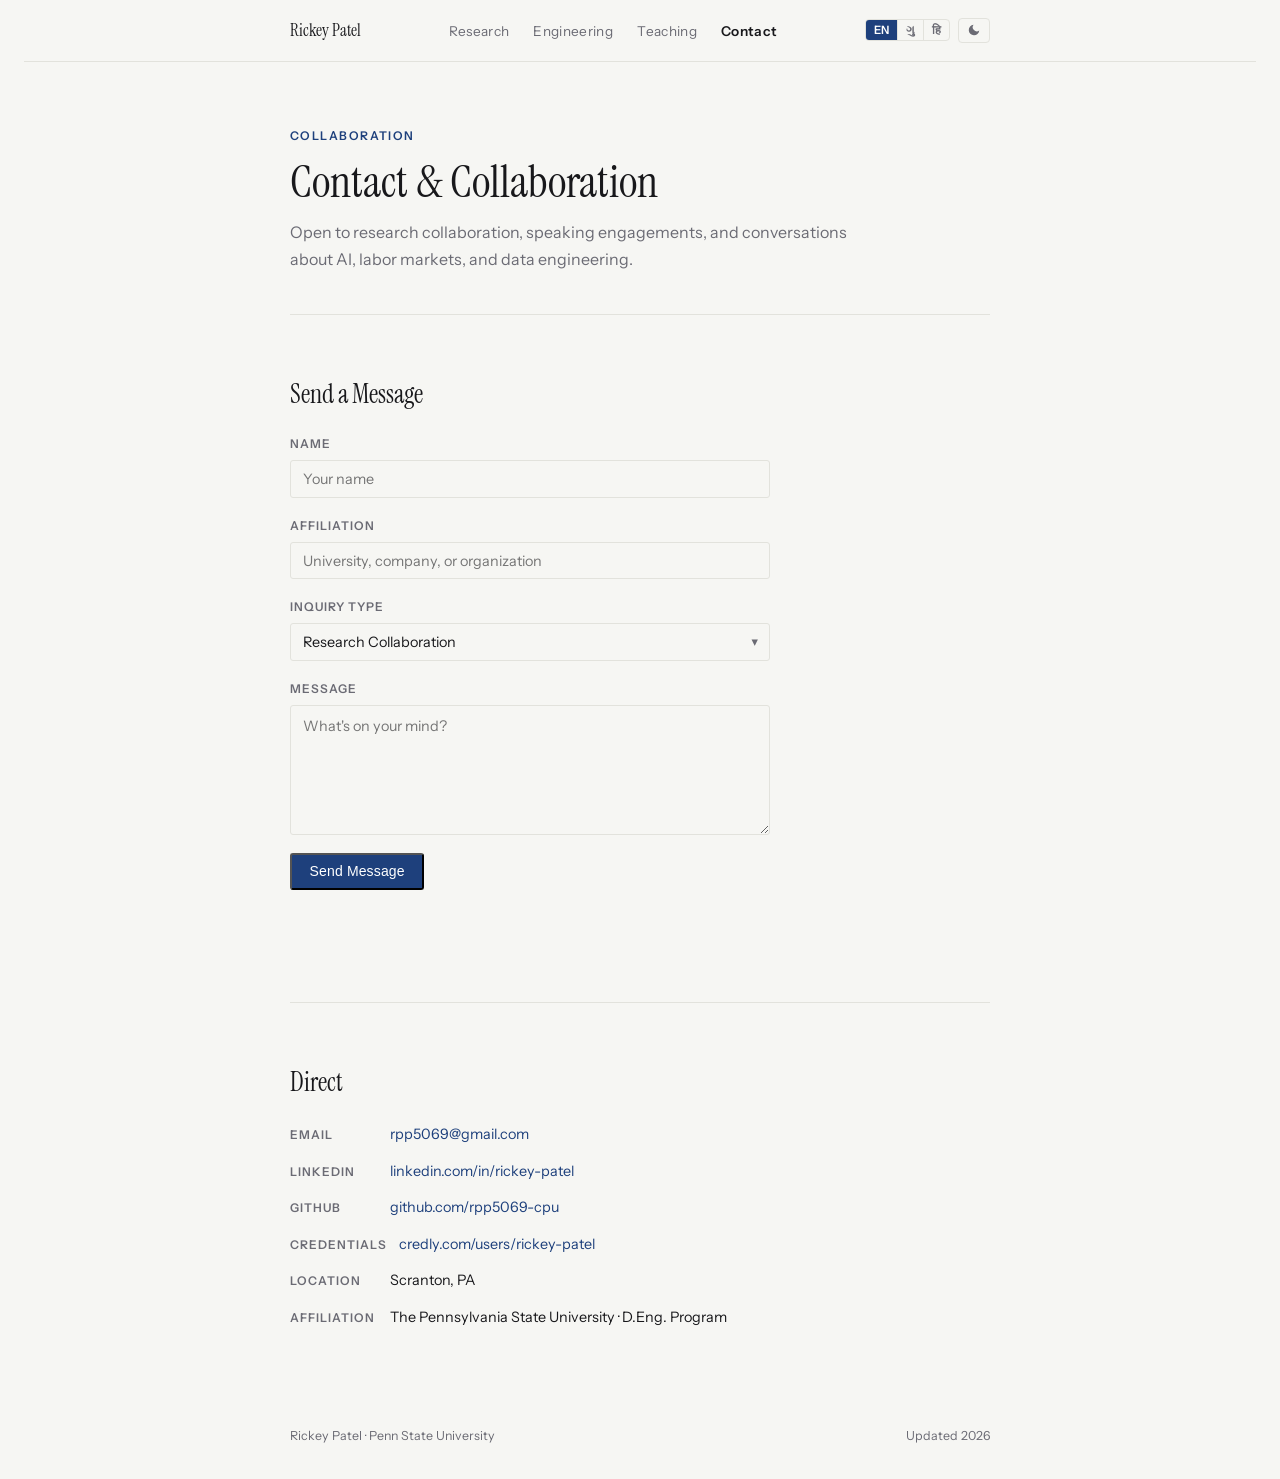
==== contact.html @ 9d03c145 "Restructure to 5-page site per blueprint; extract shared CSS/JS Converts single-page index.html to a" ====
<!doctype html>
<html lang="en">
<head>
<meta charset="utf-8">
<meta name="viewport" content="width=device-width,initial-scale=1,viewport-fit=cover">
<title>Contact — Rickey Patel</title>
<link rel="preconnect" href="https://fonts.googleapis.com">
<link href="https://fonts.googleapis.com/css2?family=Instrument+Serif:ital@0;1&family=Instrument+Sans:ital,wdth,wght@0,75..100,400..700;1,75..100,400..700&display=swap" rel="stylesheet">
<link rel="stylesheet" href="site.css">
</head>
<body>

<nav>
<div class="nav-inner">
  <a class="nav-name" href="index.html">Rickey Patel</a>
  <ul class="nav-links">
    <li><a href="research.html"  data-i18n="nav.research">Research</a></li>
    <li><a href="pipelines.html" data-i18n="nav.engineering">Engineering</a></li>
    <li><a href="teaching.html"  data-i18n="nav.teaching">Teaching</a></li>
    <li><a href="contact.html"   class="current" data-i18n="nav.contact">Contact</a></li>
  </ul>
  <div class="nav-controls">
    <div class="lang-switcher" role="group" aria-label="Language">
      <button class="lang-btn active" id="lang-en" onclick="setLang('en')" aria-pressed="true">EN</button>
      <button class="lang-btn" id="lang-gu" onclick="setLang('gu')" aria-pressed="false">ગુ</button>
      <button class="lang-btn" id="lang-hi" onclick="setLang('hi')" aria-pressed="false">हि</button>
    </div>
    <button class="theme-btn" id="theme-btn" onclick="toggleTheme()" aria-label="Toggle theme">
      <svg id="icon-moon" width="14" height="14" viewBox="0 0 24 24" fill="currentColor" aria-hidden="true"><path d="M21 12.79A9 9 0 1 1 11.21 3 7 7 0 0 0 21 12.79z"/></svg>
      <svg id="icon-sun"  width="14" height="14" viewBox="0 0 24 24" fill="none" stroke="currentColor" stroke-width="2" stroke-linecap="round" stroke-linejoin="round" aria-hidden="true" hidden><circle cx="12" cy="12" r="5"/><line x1="12" y1="1" x2="12" y2="3"/><line x1="12" y1="21" x2="12" y2="23"/><line x1="4.22" y1="4.22" x2="5.64" y2="5.64"/><line x1="18.36" y1="18.36" x2="19.78" y2="19.78"/><line x1="1" y1="12" x2="3" y2="12"/><line x1="21" y1="12" x2="23" y2="12"/><line x1="4.22" y1="19.78" x2="5.64" y2="18.36"/><line x1="18.36" y1="5.64" x2="19.78" y2="4.22"/></svg>
    </button>
  </div>
</div>
</nav>

<main>

<!-- PAGE HERO -->
<section class="page-hero" style="border-bottom:1px solid var(--border);">
  <span class="eyebrow">Collaboration</span>
  <h1 data-i18n="contact.page.h1">Contact &amp; Collaboration</h1>
  <p data-i18n="contact.page.desc">Open to research collaboration, speaking engagements, and conversations about AI, labor markets, and data engineering.</p>
</section>

<!-- CONTACT FORM -->
<section id="form">
  <h2 data-i18n="contact.form.h2">Send a Message</h2>
  <form class="contact-form" id="contact-form" novalidate>
    <div class="form-field">
      <label for="cf-name">Name</label>
      <input type="text" id="cf-name" name="cf-name" placeholder="Your name" autocomplete="name" required>
    </div>
    <div class="form-field">
      <label for="cf-affiliation">Affiliation</label>
      <input type="text" id="cf-affiliation" name="cf-affiliation" placeholder="University, company, or organization" autocomplete="organization">
    </div>
    <div class="form-field">
      <label for="cf-inquiry">Inquiry Type</label>
      <div class="form-select-wrap">
        <select id="cf-inquiry" name="cf-inquiry">
          <option value="Research Collaboration">Research Collaboration</option>
          <option value="Job Opportunity">Job Opportunity</option>
          <option value="Guest Speaking">Guest Speaking</option>
          <option value="General Inquiry">General Inquiry</option>
        </select>
      </div>
    </div>
    <div class="form-field">
      <label for="cf-message">Message</label>
      <textarea id="cf-message" name="cf-message" placeholder="What's on your mind?" required></textarea>
    </div>
    <button type="submit" class="btn btn-primary" style="align-self:flex-start;">Send Message</button>
  </form>
</section>

<!-- DIRECT LINKS -->
<section id="direct">
  <h2 data-i18n="contact.direct.h2">Direct</h2>
  <div class="contact-rows">
    <div class="contact-row">
      <span class="contact-label" data-i18n="contact.email">Email</span>
      <span class="contact-value"><a href="mailto:rpp5069@gmail.com">rpp5069@gmail.com</a></span>
    </div>
    <div class="contact-row">
      <span class="contact-label">LinkedIn</span>
      <span class="contact-value"><a href="https://www.linkedin.com/in/rickey-patel" target="_blank" rel="noopener">linkedin.com/in/rickey-patel</a></span>
    </div>
    <div class="contact-row">
      <span class="contact-label">GitHub</span>
      <span class="contact-value"><a href="https://github.com/rpp5069-cpu" target="_blank" rel="noopener">github.com/rpp5069-cpu</a></span>
    </div>
    <div class="contact-row">
      <span class="contact-label" data-i18n="contact.credentials">Credentials</span>
      <span class="contact-value"><a href="https://www.credly.com/users/rickey-patel" target="_blank" rel="noopener">credly.com/users/rickey-patel</a></span>
    </div>
    <div class="contact-row">
      <span class="contact-label" data-i18n="contact.location">Location</span>
      <span class="contact-value">Scranton, PA</span>
    </div>
    <div class="contact-row">
      <span class="contact-label" data-i18n="contact.affiliation">Affiliation</span>
      <span class="contact-value" data-i18n="contact.affiliation.val">The Pennsylvania State University · D.Eng. Program</span>
    </div>
  </div>
</section>

</main>

<footer>
  <span>Rickey Patel · Penn State University</span>
  <span>Updated 2026</span>
</footer>

<script src="site.js"></script>
</body>
</html>
---- site.css ----
/*
 * Rickey Patel — rickeypatel.com
 * Shared stylesheet for all pages
 * Palette: warm off-white / deep ink, Penn State navy accent
 * Type: Instrument Serif (display) + Instrument Sans (body)
 */

/* ── Critical above-fold ── */
:root { color-scheme: light; box-sizing: border-box; padding-top: env(safe-area-inset-top,0px); padding-bottom: env(safe-area-inset-bottom,0px); }
html  { scroll-padding-top: env(safe-area-inset-top,0px); }
body  { margin:0; padding:0; font: 14px -apple-system,BlinkMacSystemFont,sans-serif; background:#faf9f5; color:#141413; }
img   { max-width:100%; }
[hidden]:not([hidden=until-found i]) { display:none!important; }

/* ── Design tokens ── */
:root {
  --bg:           #F6F6F3;
  --fg:           #18181B;
  --fg-muted:     #6B6B74;
  --accent:       #1E407C;
  --accent-pale:  #E7EDF7;
  --border:       #E2E2DC;
  --serif:        'Instrument Serif', Georgia, serif;
  --sans:         'Instrument Sans', system-ui, sans-serif;
}
@media (prefers-color-scheme: dark) {
  :root:not([data-theme="light"]) {
    --bg:#111115; --fg:#EAEAE6; --fg-muted:#888893;
    --accent:#5B8FCC; --accent-pale:#17233A; --border:#27272D;
    color-scheme:dark;
  }
}
:root[data-theme="dark"]  { --bg:#111115; --fg:#EAEAE6; --fg-muted:#888893; --accent:#5B8FCC; --accent-pale:#17233A; --border:#27272D; color-scheme:dark; }
:root[data-theme="light"] { --bg:#F6F6F3; --fg:#18181B; --fg-muted:#6B6B74; --accent:#1E407C; --accent-pale:#E7EDF7; --border:#E2E2DC; color-scheme:light; }

*, *::before, *::after { box-sizing: border-box; }

body {
  background: var(--bg);
  color: var(--fg);
  font-family: var(--sans);
  font-size: 1rem;
  line-height: 1.7;
  margin: 0;
  padding-inline: max(1.5rem, env(safe-area-inset-left, 1.5rem));
}

/* ── Nav ── */
nav {
  position: sticky;
  top: env(safe-area-inset-top, 0px);
  background: var(--bg);
  border-bottom: 1px solid var(--border);
  z-index: 20;
}
.nav-inner {
  max-width: 700px;
  margin-inline: auto;
  display: flex;
  justify-content: space-between;
  align-items: center;
  padding-block: 1rem;
  gap: 1rem;
}
.nav-controls { display:flex; align-items:center; gap:0.5rem; flex-shrink:0; }
.lang-switcher { display:flex; border:1px solid var(--border); border-radius:4px; overflow:hidden; }
.lang-btn {
  background:none; border:none; border-right:1px solid var(--border);
  color:var(--fg-muted); font-size:0.72rem; font-weight:600;
  padding:0.28rem 0.5rem; cursor:pointer; font-family:var(--sans);
  transition:background .15s, color .15s; line-height:1;
}
.lang-btn:last-child  { border-right:none; }
.lang-btn:hover       { background:var(--accent-pale); color:var(--fg); }
.lang-btn.active      { background:var(--accent); color:#fff; }
.theme-btn {
  background:none; border:1px solid var(--border); border-radius:4px;
  color:var(--fg-muted); cursor:pointer; padding:0.28rem 0.5rem;
  display:flex; align-items:center; transition:background .15s, color .15s; line-height:1;
}
.theme-btn:hover { background:var(--accent-pale); color:var(--fg); }
.nav-name { font-family:var(--serif); font-size:1.05rem; color:var(--fg); text-decoration:none; flex-shrink:0; }
.nav-links { list-style:none; margin:0; padding:0; display:flex; gap:1.5rem; flex-wrap:wrap; }
.nav-links a { color:var(--fg-muted); text-decoration:none; font-size:0.85rem; letter-spacing:0.025em; transition:color .15s; }
.nav-links a:hover,
.nav-links a:focus-visible,
.nav-links a.current   { color:var(--fg); }
.nav-links a.current   { font-weight:600; }

/* ── Main container ── */
main { max-width:700px; margin-inline:auto; }

section { padding-block:4rem; border-bottom:1px solid var(--border); }
section:last-of-type  { border-bottom:none; }

/* ── Hero (home) ── */
.hero { padding-top:5.5rem; padding-bottom:4.5rem; }

.eyebrow {
  font-size:0.75rem; font-weight:600; letter-spacing:0.12em;
  text-transform:uppercase; color:var(--accent);
  margin-bottom:1.25rem; display:block;
}
h1 {
  font-family:var(--serif);
  font-size: clamp(2.4rem, 6vw, 3.6rem);
  line-height:1.1; font-weight:400;
  margin:0 0 1.25rem; text-wrap:balance;
}
h1 em { font-style:italic; }

.hero-tagline {
  font-family:var(--serif);
  font-size: clamp(1.05rem, 2.5vw, 1.2rem);
  color:var(--fg); line-height:1.55;
  max-width:56ch; margin-bottom:1.5rem;
  font-style:italic;
}
.hero-bio {
  font-size:0.975rem; color:var(--fg-muted);
  max-width:62ch; margin-bottom:0.875rem; line-height:1.75;
}
.hero-intro {
  font-size:1.05rem; color:var(--fg-muted);
  max-width:54ch; margin-bottom:2rem; line-height:1.7;
}
.award-badge {
  display:inline-flex; align-items:flex-start; gap:0.5rem;
  background:var(--accent-pale); border-left:3px solid var(--accent);
  padding:0.5rem 0.875rem; border-radius:0 3px 3px 0;
  font-size:0.82rem; color:var(--fg); font-weight:500;
  margin-bottom:2rem; max-width:44ch; line-height:1.5;
}
.award-badge svg { flex-shrink:0; margin-top:2px; }

.hero-links { display:flex; gap:0.75rem; flex-wrap:wrap; margin-top:2rem; }
.btn {
  display:inline-flex; align-items:center; gap:0.35rem;
  padding:0.525rem 1.1rem; border-radius:3px;
  font-size:0.875rem; font-weight:500; text-decoration:none;
  letter-spacing:0.01em; transition:opacity .15s;
}
.btn:hover    { opacity:0.82; }
.btn-primary  { background:var(--accent); color:#fff; }
.btn-outline  { border:1px solid var(--border); color:var(--fg); }

/* ── Credential ticker ── */
.credential-ticker {
  display:flex; flex-wrap:wrap; gap:0.5rem;
  padding:1.5rem 0;
  border-top:1px solid var(--border);
  border-bottom:1px solid var(--border);
}
.cred-badge {
  display:inline-flex; align-items:center; gap:0.4rem;
  padding:0.35rem 0.75rem; background:var(--accent-pale);
  border-radius:3px; font-size:0.78rem; font-weight:600;
  color:var(--fg); letter-spacing:0.01em; white-space:nowrap;
}
.cred-dot { width:6px; height:6px; border-radius:50%; background:var(--accent); flex-shrink:0; }

/* ── Section headings ── */
h2 { font-family:var(--serif); font-size:1.65rem; font-weight:400; margin:0 0 1.5rem; text-wrap:balance; line-height:1.2; }
h3 { font-size:0.95rem; font-weight:600; margin:0 0 0.3rem; line-height:1.4; }
p  { margin:0 0 1rem; }
p:last-child { margin-bottom:0; }

/* ── Tags ── */
.tags { display:flex; flex-wrap:wrap; gap:0.4rem; }
.tag  { font-size:0.78rem; padding:0.25rem 0.6rem; background:var(--accent-pale); color:var(--accent); border-radius:2px; font-weight:500; letter-spacing:0.01em; }

/* Stack tags (clickable filter, home page) */
.stack-tag {
  font-size:0.78rem; padding:0.25rem 0.6rem;
  background:var(--accent-pale); color:var(--accent);
  border-radius:2px; font-weight:500; letter-spacing:0.01em;
  cursor:pointer; border:1px solid transparent;
  transition:background .15s, border-color .15s, color .15s;
  user-select:none;
}
.stack-tag:hover          { border-color:var(--accent); }
.stack-tag.active         { background:var(--accent); color:#fff; border-color:var(--accent); }

/* ── Featured cards (home) ── */
.feat-grid { display:flex; flex-direction:column; }
.feat-card {
  padding-block:1.5rem; border-bottom:1px solid var(--border);
  transition:opacity .2s;
}
.feat-card:last-child { border-bottom:none; }
.feat-card-meta { font-size:0.72rem; font-weight:600; letter-spacing:0.08em; text-transform:uppercase; color:var(--fg-muted); margin-bottom:0.35rem; }
.feat-card h3  { font-family:var(--serif); font-size:1.1rem; font-weight:400; margin:0 0 0.4rem; }
.feat-card p   { font-size:0.9rem; color:var(--fg-muted); max-width:60ch; margin:0 0 0.75rem; line-height:1.6; }
.feat-card-link { font-size:0.85rem; color:var(--accent); text-decoration:none; display:inline-flex; align-items:center; gap:0.3rem; }
.feat-card-link:hover { text-decoration:underline; }

/* ── Research ── */
.methods-label { font-size:0.75rem; font-weight:600; letter-spacing:0.1em; text-transform:uppercase; color:var(--fg-muted); margin:1.5rem 0 0.625rem; }

/* ── Pillar cards (research page) ── */
.pillar { padding:1.5rem; border:1px solid var(--border); border-radius:4px; margin-bottom:1.25rem; transition:border-color .15s; }
.pillar:hover { border-color:var(--accent); }
.pillar-label { font-size:0.7rem; font-weight:700; letter-spacing:0.12em; text-transform:uppercase; color:var(--accent); margin-bottom:0.6rem; display:block; }
.pillar h3 { font-family:var(--serif); font-size:1.15rem; font-weight:400; margin:0 0 0.6rem; }
.pillar p  { font-size:0.9rem; color:var(--fg-muted); margin:0 0 0.75rem; line-height:1.65; }
.stat-callout {
  display:inline-flex; align-items:baseline; gap:0.4rem;
  background:var(--accent-pale); border-radius:3px;
  padding:0.3rem 0.75rem; font-size:0.82rem; font-weight:600; color:var(--accent);
  margin-top:0.25rem;
}

/* ── Publications ── */
.pub-list { display:flex; flex-direction:column; }
.pub-item { display:grid; grid-template-columns:5rem 1fr; gap:0.875rem; padding-block:1.25rem; border-bottom:1px solid var(--border); }
.pub-item:last-child { border-bottom:none; }
.pub-year  { font-size:0.8rem; color:var(--fg-muted); padding-top:0.15rem; font-variant-numeric:tabular-nums; letter-spacing:0.02em; }
.pub-body h3 { font-size:0.95rem; font-weight:600; margin:0 0 0.25rem; line-height:1.45; text-wrap:balance; }
.pub-body p  { font-size:0.85rem; color:var(--fg-muted); margin:0; line-height:1.5; }
.pub-badge { display:inline-flex; align-items:center; gap:0.3rem; font-size:0.72rem; font-weight:600; letter-spacing:0.06em; text-transform:uppercase; padding:0.2rem 0.5rem; border-radius:2px; margin-top:0.4rem; }
.pub-badge-award       { background:var(--accent-pale); color:var(--accent); }
.pub-badge-forthcoming { background:var(--accent-pale); color:var(--accent); }
.pub-view-btn { display:inline-flex; align-items:center; gap:0.3rem; margin-left:0.5rem; padding:0.15rem 0.5rem; background:var(--accent); color:#fff; border-radius:3px; font-size:0.72rem; font-weight:600; text-decoration:none; letter-spacing:0.04em; }
.pub-view-btn:hover { opacity:0.85; }

/* ── Architecture flow (pipelines page) ── */
.arch-flow { display:flex; flex-wrap:wrap; align-items:center; padding:1rem 0; margin:0.75rem 0 1.25rem; }
.arch-node { background:var(--accent-pale); border:1px solid var(--accent); border-radius:4px; padding:0.28rem 0.65rem; font-size:0.75rem; font-weight:600; color:var(--accent); white-space:nowrap; margin:0.2rem 0; }
.arch-arrow { font-size:0.65rem; color:var(--fg-muted); padding:0 0.3rem; }

/* ── Projects ── */
.projects-grid { display:flex; flex-direction:column; }
.project-card { padding-block:2rem; border-bottom:1px solid var(--border); }
.project-card:first-child { padding-top:0; }
.project-card:last-child  { border-bottom:none; }
.project-meta { font-size:0.75rem; font-weight:600; letter-spacing:0.08em; text-transform:uppercase; color:var(--fg-muted); margin-bottom:0.5rem; }
.project-card h3 { font-family:var(--serif); font-size:1.2rem; font-weight:400; margin:0 0 0.6rem; }
.project-card p  { font-size:0.925rem; color:var(--fg-muted); margin:0 0 1rem; line-height:1.65; max-width:60ch; }
.project-links { display:flex; gap:1.25rem; flex-wrap:wrap; margin-bottom:0.875rem; }
.project-link { font-size:0.875rem; color:var(--accent); text-decoration:none; display:inline-flex; align-items:center; gap:0.3rem; }
.project-link:hover { text-decoration:underline; }

/* ── Timeline ── */
.timeline { display:flex; flex-direction:column; }
.tl-item { display:grid; grid-template-columns:7rem 1fr; gap:0.875rem; padding-block:1.125rem; border-bottom:1px solid var(--border); }
.tl-item:last-child { border-bottom:none; }
.tl-year { font-size:0.8rem; color:var(--fg-muted); padding-top:0.15rem; font-variant-numeric:tabular-nums; letter-spacing:0.02em; line-height:1.4; }
.tl-body h3 { font-size:0.9rem; }
.tl-body p  { font-size:0.85rem; color:var(--fg-muted); margin:0.15rem 0 0; line-height:1.5; }

/* ── Teaching page ── */
.course-block { padding:1.5rem; border:1px solid var(--border); border-radius:4px; margin-bottom:1.25rem; }
.course-block h3 { font-family:var(--serif); font-size:1.2rem; font-weight:400; margin:0 0 0.5rem; }
.course-block p  { font-size:0.92rem; color:var(--fg-muted); margin:0 0 0.75rem; line-height:1.65; }
.course-detail-list { list-style:none; margin:0.5rem 0 0; padding:0; display:flex; flex-direction:column; gap:0.4rem; }
.course-detail-list li { font-size:0.875rem; color:var(--fg-muted); padding-left:1.1rem; position:relative; line-height:1.5; }
.course-detail-list li::before { content:'—'; position:absolute; left:0; color:var(--accent); }
.framework-block { background:var(--accent-pale); border-left:3px solid var(--accent); padding:1.25rem 1.5rem; border-radius:0 4px 4px 0; margin-bottom:1.25rem; }
.framework-block h3 { font-family:var(--serif); font-size:1.1rem; font-weight:400; margin:0 0 0.5rem; }
.framework-block p  { font-size:0.88rem; color:var(--fg-muted); margin:0 0 0.5rem; line-height:1.65; }
.framework-block p:last-child { margin-bottom:0; }

/* ── Contact form ── */
.contact-form { display:flex; flex-direction:column; gap:1.125rem; max-width:480px; margin-bottom:3rem; }
.form-field { display:flex; flex-direction:column; gap:0.35rem; }
.form-field label { font-size:0.75rem; font-weight:600; letter-spacing:0.08em; text-transform:uppercase; color:var(--fg-muted); }
.form-field input,
.form-field select,
.form-field textarea {
  background:var(--bg); border:1px solid var(--border); border-radius:3px;
  color:var(--fg); font-family:var(--sans); font-size:0.9rem;
  padding:0.55rem 0.75rem; width:100%;
  transition:border-color .15s; appearance:none; -webkit-appearance:none;
}
.form-field input:focus,
.form-field select:focus,
.form-field textarea:focus { outline:none; border-color:var(--accent); }
.form-field textarea { min-height:130px; resize:vertical; line-height:1.6; }
.form-select-wrap { position:relative; }
.form-select-wrap::after { content:'▾'; position:absolute; right:0.75rem; top:50%; transform:translateY(-50%); color:var(--fg-muted); pointer-events:none; font-size:0.8rem; }

/* ── Contact rows ── */
.contact-intro  { font-size:1.05rem; max-width:50ch; color:var(--fg-muted); margin-bottom:2rem; }
.contact-rows   { display:flex; flex-direction:column; gap:0.75rem; }
.contact-row    { display:flex; align-items:baseline; gap:0.75rem; font-size:0.9rem; }
.contact-label  { font-size:0.75rem; font-weight:600; letter-spacing:0.08em; text-transform:uppercase; color:var(--fg-muted); min-width:5.5rem; }
.contact-value  { color:var(--fg); }
.contact-value a { color:var(--accent); text-decoration:none; }
.contact-value a:hover { text-decoration:underline; }

/* ── Page hero (sub-pages) ── */
.page-hero { padding-top:4rem; padding-bottom:2.5rem; }
.page-hero .eyebrow { margin-bottom:0.75rem; }
.page-hero h1 { font-family:var(--serif); font-size:clamp(1.9rem,5vw,2.8rem); font-weight:400; line-height:1.1; margin:0 0 0.75rem; }
.page-hero p  { font-size:1rem; color:var(--fg-muted); max-width:54ch; line-height:1.7; margin:0; }

/* ── Live Demo button ── */
.rp-demo-btn {
  display:inline-flex; align-items:center; gap:6px; margin-top:12px;
  padding:7px 16px; background:linear-gradient(135deg,#1d4ed8 0%,#6d28d9 100%);
  color:#fff; border:none; border-radius:6px; font-size:13px; font-weight:600;
  letter-spacing:.2px; cursor:pointer; transition:opacity .15s,transform .1s;
  font-family:inherit; text-decoration:none;
}
.rp-demo-btn:hover { opacity:.88; transform:translateY(-1px); }
.rp-demo-btn svg  { flex-shrink:0; }

/* ── Demo modal ── */
#rp-demo-overlay {
  display:none; position:fixed; inset:0;
  background:rgba(0,0,0,.65); backdrop-filter:blur(4px);
  -webkit-backdrop-filter:blur(4px); z-index:9999;
  align-items:center; justify-content:center;
}
#rp-demo-overlay.open { display:flex; }
#rp-demo-modal {
  position:relative; width:min(96vw,1180px); height:min(92vh,840px);
  background:#fff; border-radius:12px; overflow:hidden;
  box-shadow:0 24px 80px rgba(0,0,0,.35);
  display:flex; flex-direction:column;
}
#rp-demo-header { display:flex; align-items:center; justify-content:space-between; padding:10px 16px; background:#0f1117; color:#fff; font-family:'JetBrains Mono','Fira Code',monospace; font-size:11px; letter-spacing:.6px; flex-shrink:0; }
#rp-demo-label  { opacity:.8; }
#rp-demo-close  { background:none; border:none; color:#fff; font-size:22px; line-height:1; cursor:pointer; padding:0 4px; opacity:.7; transition:opacity .15s; }
#rp-demo-close:hover { opacity:1; }
#rp-demo-frame  { flex:1; border:none; width:100%; }

/* ── Footer ── */
footer {
  max-width:700px; margin-inline:auto; padding-block:2rem;
  font-size:0.78rem; color:var(--fg-muted);
  display:flex; justify-content:space-between; align-items:center;
  gap:1rem; flex-wrap:wrap;
}

/* ── Responsive ── */
@media (max-width:520px) {
  .nav-links   { gap:0.875rem; }
  .tl-item     { grid-template-columns:1fr; gap:0.2rem; }
  .tl-year     { padding-top:0; }
  .pub-item    { grid-template-columns:3.5rem 1fr; }
  .hero        { padding-top:3.5rem; }
  section      { padding-block:3rem; }
  .arch-flow   { row-gap:0.25rem; }
}
@media (prefers-reduced-motion:reduce) { * { transition:none!important; } }
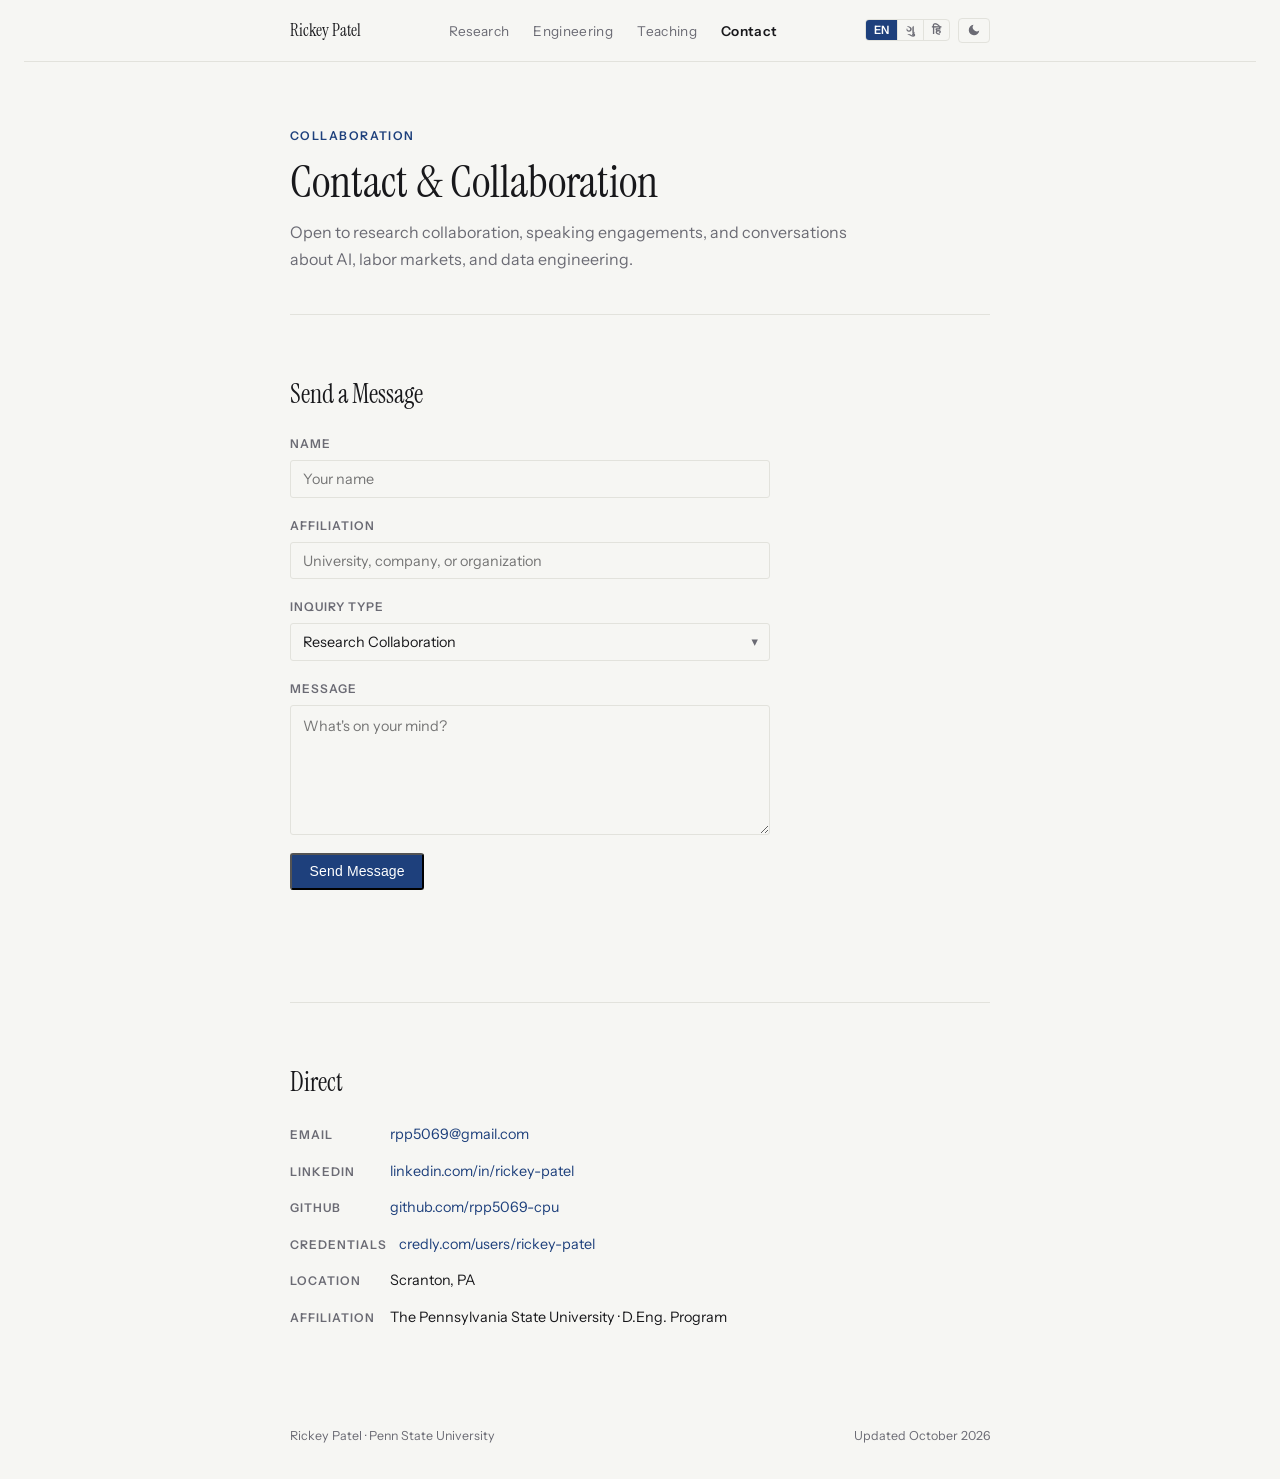
==== commit e4f58c7b: "add CV PDF and update footers to October 2026 Adds rickey-patel-cv.pdf to site root (linked from Dow" ====
--- a/contact.html
+++ b/contact.html
@@ -15,8 +15,8 @@
   <a class="nav-name" href="index.html">Rickey Patel</a>
   <ul class="nav-links">
     <li><a href="research.html"  data-i18n="nav.research">Research</a></li>
-    <li><a href="pipelines.html" data-i18n="nav.engineering">Engineering</a></li>
-    <li><a href="teaching.html"  data-i18n="nav.teaching">Teaching</a></li>
+    <li><a href="pipelines.html#job-pipeline" data-i18n="nav.engineering">Engineering</a></li>
+    <li><a href="teaching.html#csc894"  data-i18n="nav.teaching">Teaching</a></li>
     <li><a href="contact.html"   class="current" data-i18n="nav.contact">Contact</a></li>
   </ul>
   <div class="nav-controls">
@@ -108,7 +108,7 @@
 
 <footer>
   <span>Rickey Patel · Penn State University</span>
-  <span>Updated 2026</span>
+  <span>Updated October 2026</span>
 </footer>
 
 <script src="site.js"></script>
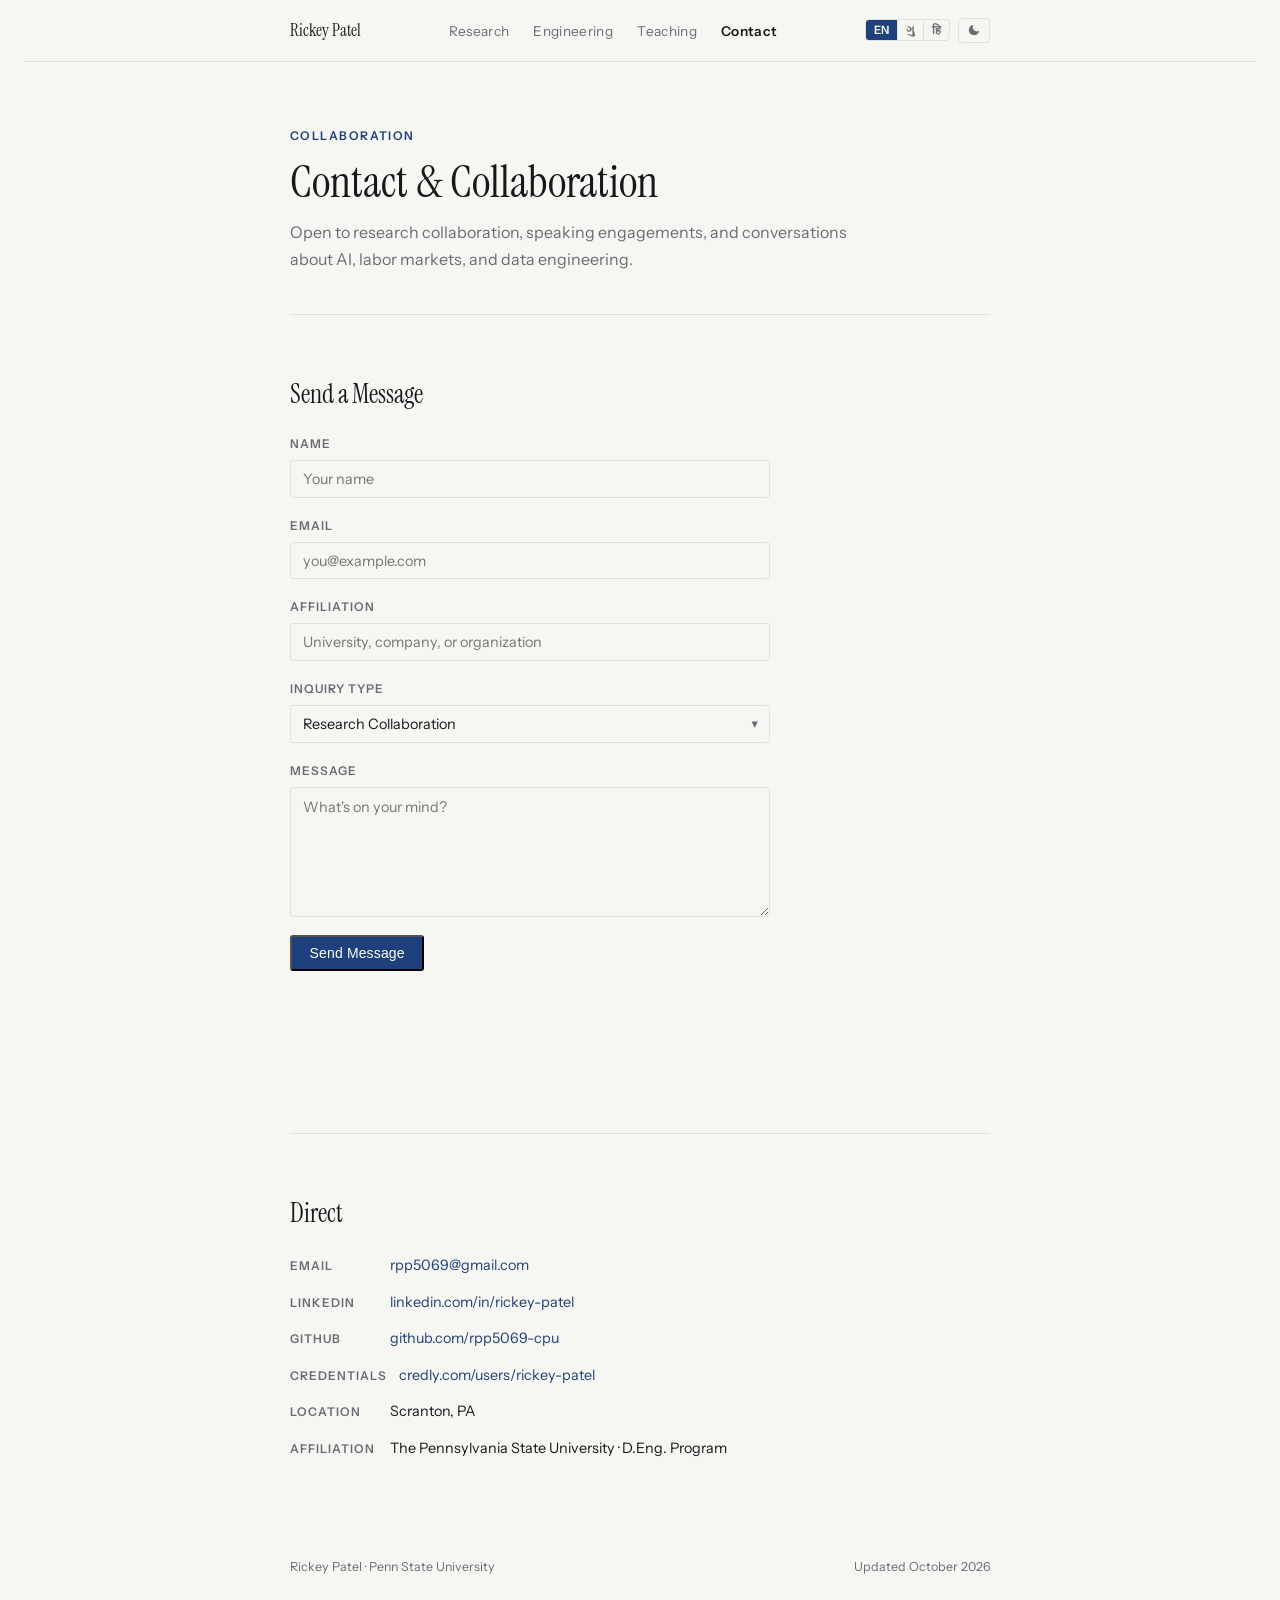
==== commit ed7d6a13: "site-fixes-oct-2026: accuracy, SEO, Netlify Forms, employer names 1. RJLD finding corrected: r=-0.40" ====
--- a/contact.html
+++ b/contact.html
@@ -7,6 +7,16 @@
 <link rel="preconnect" href="https://fonts.googleapis.com">
 <link href="https://fonts.googleapis.com/css2?family=Instrument+Serif:ital@0;1&family=Instrument+Sans:ital,wdth,wght@0,75..100,400..700;1,75..100,400..700&display=swap" rel="stylesheet">
 <link rel="stylesheet" href="site.css">
+<meta name="description" content="Contact Rickey Patel — open to research collaboration, speaking engagements, and conversations about AI, labor markets, and workforce analytics.">
+<meta property="og:title" content="Contact · Rickey Patel">
+<meta property="og:description" content="Contact Rickey Patel — open to research collaboration, speaking engagements, and conversations about AI, labor markets, and workforce analytics.">
+<meta property="og:url" content="https://rickeypatel.com/contact.html">
+<meta property="og:type" content="website">
+<meta property="og:image" content="https://rickeypatel.com/og-preview.png">
+<meta name="twitter:card" content="summary_large_image">
+<meta name="twitter:title" content="Contact · Rickey Patel">
+<meta name="twitter:description" content="Contact Rickey Patel — open to research collaboration, speaking engagements, and conversations about AI, labor markets, and workforce analytics.">
+<meta name="twitter:image" content="https://rickeypatel.com/og-preview.png">
 </head>
 <body>
 
@@ -45,10 +55,16 @@
 <!-- CONTACT FORM -->
 <section id="form">
   <h2 data-i18n="contact.form.h2">Send a Message</h2>
-  <form class="contact-form" id="contact-form" novalidate>
+  <form class="contact-form" id="contact-form" name="contact" data-netlify="true" data-netlify-honeypot="bot-field" novalidate>
+    <input type="hidden" name="form-name" value="contact">
+    <p class="contact-honeypot"><label>Don't fill this out: <input name="bot-field"></label></p>
     <div class="form-field">
-      <label for="cf-name">Name</label>
+      <label for="cf-name" data-i18n="contact.form.name">Name</label>
       <input type="text" id="cf-name" name="cf-name" placeholder="Your name" autocomplete="name" required>
+    </div>
+    <div class="form-field">
+      <label for="cf-email" data-i18n="contact.form.email">Email</label>
+      <input type="email" id="cf-email" name="cf-email" placeholder="you@example.com" autocomplete="email" required>
     </div>
     <div class="form-field">
       <label for="cf-affiliation">Affiliation</label>
@@ -69,7 +85,8 @@
       <label for="cf-message">Message</label>
       <textarea id="cf-message" name="cf-message" placeholder="What's on your mind?" required></textarea>
     </div>
-    <button type="submit" class="btn btn-primary" style="align-self:flex-start;">Send Message</button>
+    <button type="submit" class="btn btn-primary" style="align-self:flex-start;" data-i18n="contact.form.submit">Send Message</button>
+    <div id="cf-status" role="status" aria-live="polite"></div>
   </form>
 </section>
 
--- a/site.css
+++ b/site.css
@@ -325,6 +325,12 @@
 #rp-demo-close:hover { opacity:1; }
 #rp-demo-frame  { flex:1; border:none; width:100%; }
 
+/* ── Contact form status + honeypot ── */
+.contact-honeypot { display: none; }
+#cf-status { margin-top: 0.75rem; padding: 0.6rem 1rem; border-radius: 6px; font-size: 0.875rem; }
+.cf-status-ok  { background: rgba(91,143,204,0.12); color: var(--accent); border: 1px solid rgba(91,143,204,0.3); }
+.cf-status-err { background: rgba(229,62,62,0.12); color: #e05252; border: 1px solid rgba(229,62,62,0.3); }
+
 /* ── Footer ── */
 footer {
   max-width:700px; margin-inline:auto; padding-block:2rem;
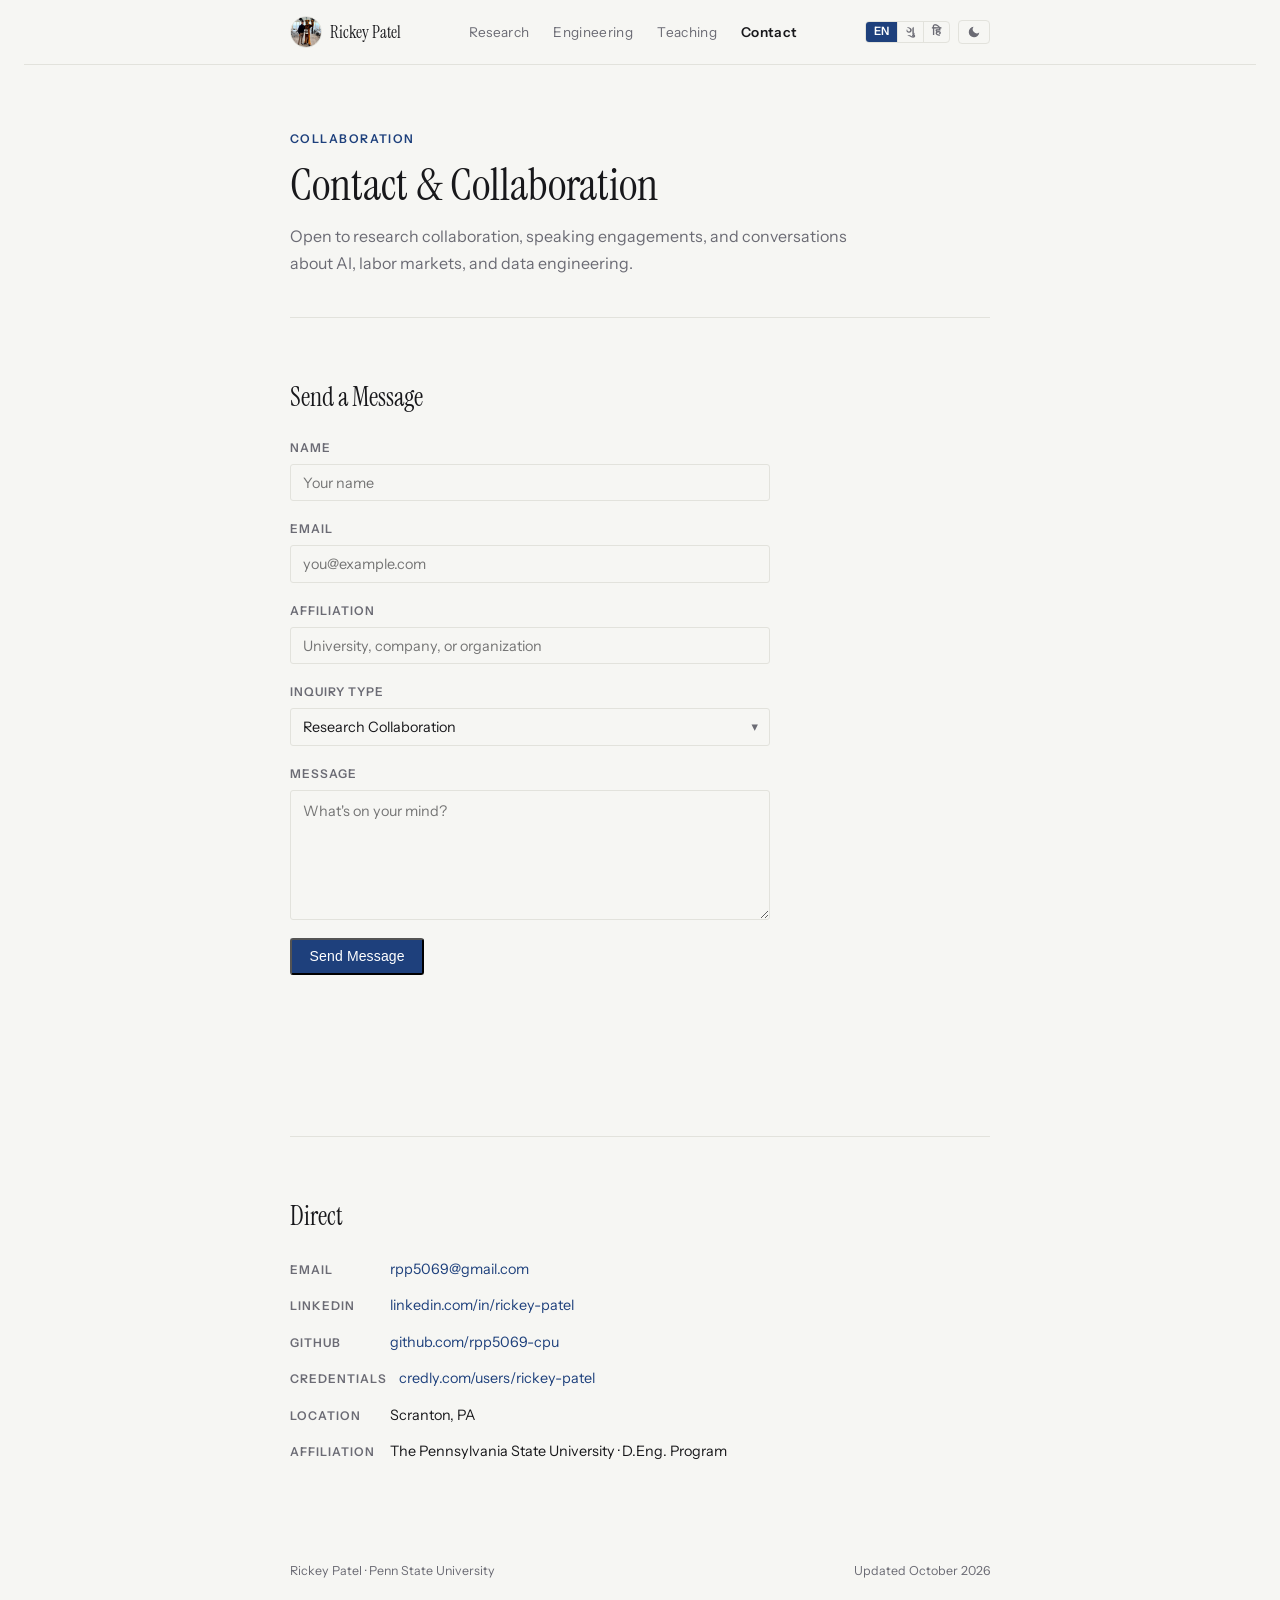
==== commit 91248ecd: "feat: add circular avatar to nav bar on all pages Co-Authored-By: Claude Sonnet 4.6 <noreply@anthrop" ====
--- a/contact.html
+++ b/contact.html
@@ -10,7 +10,7 @@
 <meta name="description" content="Contact Rickey Patel — open to research collaboration, speaking engagements, and conversations about AI, labor markets, and workforce analytics.">
 <meta property="og:title" content="Contact · Rickey Patel">
 <meta property="og:description" content="Contact Rickey Patel — open to research collaboration, speaking engagements, and conversations about AI, labor markets, and workforce analytics.">
-<meta property="og:url" content="https://rickeypatel.com/contact.html">
+<meta property="og:url" content="https://rickeypatel.com/contact">
 <meta property="og:type" content="website">
 <meta property="og:image" content="https://rickeypatel.com/og-preview.png">
 <meta name="twitter:card" content="summary_large_image">
@@ -22,7 +22,7 @@
 
 <nav>
 <div class="nav-inner">
-  <a class="nav-name" href="index.html">Rickey Patel</a>
+  <a class="nav-brand" href="index.html"><img src="avatar.jpg" class="nav-avatar" alt="Rickey Patel"><span class="nav-name">Rickey Patel</span></a>
   <ul class="nav-links">
     <li><a href="research.html"  data-i18n="nav.research">Research</a></li>
     <li><a href="pipelines.html#job-pipeline" data-i18n="nav.engineering">Engineering</a></li>
--- a/site.css
+++ b/site.css
@@ -79,6 +79,8 @@
   display:flex; align-items:center; transition:background .15s, color .15s; line-height:1;
 }
 .theme-btn:hover { background:var(--accent-pale); color:var(--fg); }
+.nav-brand { display:flex; align-items:center; gap:0.5rem; text-decoration:none; flex-shrink:0; }
+.nav-avatar { width:32px; height:32px; border-radius:50%; object-fit:cover; border:1.5px solid var(--border); flex-shrink:0; }
 .nav-name { font-family:var(--serif); font-size:1.05rem; color:var(--fg); text-decoration:none; flex-shrink:0; }
 .nav-links { list-style:none; margin:0; padding:0; display:flex; gap:1.5rem; flex-wrap:wrap; }
 .nav-links a { color:var(--fg-muted); text-decoration:none; font-size:0.85rem; letter-spacing:0.025em; transition:color .15s; }
@@ -350,3 +352,9 @@
   .arch-flow   { row-gap:0.25rem; }
 }
 @media (prefers-reduced-motion:reduce) { * { transition:none!important; } }
+
+/* ── Hero photo ─────────────────────────────── */
+.hero { display: flex; align-items: flex-start; gap: 3rem; }
+.hero-body { flex: 1; min-width: 0; }
+.hero-avatar { flex-shrink: 0; width: 180px; height: 180px; border-radius: 50%; object-fit: cover; object-position: top center; border: 3px solid var(--border, #e2e8f0); align-self: flex-start; margin-top: 0.5rem; }
+@media (max-width: 600px) { .hero { flex-direction: column-reverse; align-items: center; } .hero-avatar { width: 120px; height: 120px; } }
